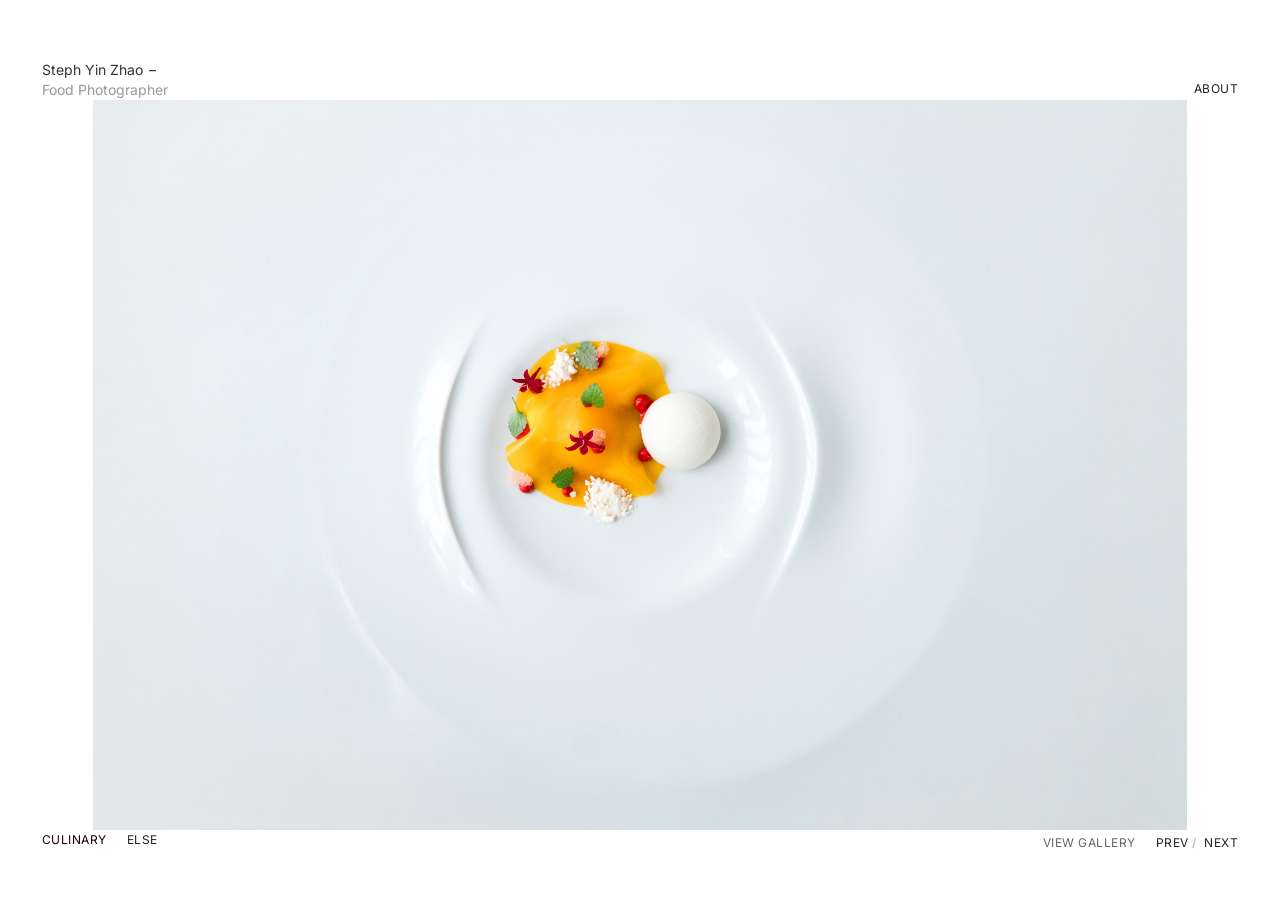
==== index.html @ 55a4d762 "Gallery tablet (800–1280): orientation-aware image sizing Tag each slide landscape/portrait in JS; i" ====
<!DOCTYPE html>
<html lang="en">
<head>
<meta charset="utf-8">
<title>steph.photo</title>
<meta name="viewport" content="width=device-width, initial-scale=1">
<link rel="icon" href="favicon.svg" type="image/svg+xml">
<!-- Proxima Nova: paste your Adobe Fonts embed here -->
<link rel="stylesheet" href="css/site.css?v=7">
</head>
<body class="gallery-page">
<div id="canvas">
  <header id="header">
    <div id="logo">
      <h1 class="site-title"><a href="index.html"><span class="wm-name">Steph Yin Zhao</span> <span class="wm-dash">–</span> <span class="wm-role">Food Photographer</span></a></h1>
    </div>
    <input type="checkbox" id="menu-toggle" class="menu-toggle" aria-label="Toggle menu">
    <label for="menu-toggle" id="mobileMenuLink">Menu</label>
    <nav id="mobileNav" aria-label="Menu">
      <a href="graphs-food/">culinary</a>
      <a href="graphs-this-too/">else</a>
      <a href="about/">about</a>
    </nav>
    <nav id="mainNavigation" aria-label="Galleries"><a href="graphs-food/" class="active-link">culinary</a><a href="graphs-this-too/">else</a></nav>
    <nav id="secondaryNavigation" aria-label="Secondary"><a href="about/">about</a></nav>
  </header>
  <main id="page">
    <div id="galleryWrapper">
      <div id="slideshowWrapper">
        <div id="slideshow">
      <div class="slide"><img src="assets/culinary/00-image.jpg" alt="image.jpg"></div>
      <div class="slide"><img src="assets/culinary/01-20190830-IMG_9976.jpg" alt="20190830-IMG_9976.jpg"></div>
      <div class="slide"><img src="assets/culinary/02-IMG_0276.jpg" alt="IMG_0276.jpg"></div>
      <div class="slide"><img data-src="assets/culinary/03-IMG_0256.jpg" alt="IMG_0256.jpg"></div>
      <div class="slide"><img data-src="assets/culinary/04-TemporisTruffles-10.jpg" alt="TemporisTruffles-10.jpg"></div>
      <div class="slide"><img data-src="assets/culinary/05-20180816-IMG_0549.jpg" alt="20180816-IMG_0549.jpg"></div>
      <div class="slide"><img data-src="assets/culinary/06-20190815-IMG_9497.jpg" alt="20190815-IMG_9497.jpg"></div>
      <div class="slide"><img data-src="assets/culinary/07-20190523-_DSC8091-1.jpg" alt="20190523-_DSC8091-1.jpg"></div>
      <div class="slide"><img data-src="assets/culinary/08-20190228-_DSC9189.jpg" alt="20190228-_DSC9189.jpg"></div>
      <div class="slide"><img data-src="assets/culinary/09-20190815-IMG_9589.jpg" alt="20190815-IMG_9589.jpg"></div>
      <div class="slide"><img data-src="assets/culinary/10-20190703-_DSC8397.jpg" alt="20190703-_DSC8397.jpg"></div>
      <div class="slide"><img data-src="assets/culinary/11-20190711-IMG_9273.jpg" alt="20190711-IMG_9273.jpg"></div>
      <div class="slide"><img data-src="assets/culinary/12-20190711-_DSC8636.jpg" alt="20190711-_DSC8636.jpg"></div>
      <div class="slide"><img data-src="assets/culinary/13-20190815-IMG_9484.jpg" alt="20190815-IMG_9484.jpg"></div>
      <div class="slide"><img data-src="assets/culinary/14-IMG_0009-2.jpg" alt="IMG_0009-2.jpg"></div>
      <div class="slide"><img data-src="assets/culinary/15-20171005-IMG_9575-1.jpg" alt="20171005-IMG_9575-1.jpg"></div>
      <div class="slide"><img data-src="assets/culinary/16-20171005-IMG_9577-2.jpg" alt="20171005-IMG_9577-2.jpg"></div>
      <div class="slide"><img data-src="assets/culinary/17-20190329-_DSC9744.jpg" alt="20190329-_DSC9744.jpg"></div>
      <div class="slide"><img data-src="assets/culinary/18-20171005-IMG_9533.jpg" alt="20171005-IMG_9533.jpg"></div>
      <div class="slide"><img data-src="assets/culinary/19-20171005-IMG_9540-1.jpg" alt="20171005-IMG_9540-1.jpg"></div>
      <div class="slide"><img data-src="assets/culinary/20-20171005-IMG_9518.jpg" alt="20171005-IMG_9518.jpg"></div>
      <div class="slide"><img data-src="assets/culinary/21-Caviar2.jpg" alt="Caviar2.jpg"></div>
      <div class="slide"><img data-src="assets/culinary/22-Caviar4.jpg" alt="Caviar4.jpg"></div>
      <div class="slide"><img data-src="assets/culinary/23-Uni5.jpg" alt="Uni5.jpg"></div>
      <div class="slide"><img data-src="assets/culinary/24-Uni3.jpg" alt="Uni3.jpg"></div>
      <div class="slide"><img data-src="assets/culinary/25-TemporisFav-22.jpg" alt="TemporisFav-22.jpg"></div>
      <div class="slide"><img data-src="assets/culinary/26-Copy-of-TemporisFav-24-1.jpg" alt="Copy-of-TemporisFav-24-1.jpg"></div>
      <div class="slide"><img data-src="assets/culinary/27-TemporisFav-39-1.jpg" alt="TemporisFav-39-1.jpg"></div>
      <div class="slide"><img data-src="assets/culinary/28-TemporisFav-30-1.jpg" alt="TemporisFav-30-1.jpg"></div>
      <div class="slide"><img data-src="assets/culinary/29-_DSC9399.jpg" alt="_DSC9399.jpg"></div>
      <div class="slide"><img data-src="assets/culinary/30-20190512-_DSC0030.jpg" alt="20190512-_DSC0030.jpg"></div>
      <div class="slide"><img data-src="assets/culinary/31-20181123-_DSC7887.jpg" alt="20181123-_DSC7887.jpg"></div>
      <div class="slide"><img data-src="assets/culinary/32-20171005-IMG_9681.jpg" alt="20171005-IMG_9681.jpg"></div>
      <div class="slide"><img data-src="assets/culinary/33-20171005-IMG_9684-2.jpg" alt="20171005-IMG_9684-2.jpg"></div>
      <div class="slide"><img data-src="assets/culinary/34-20190830-IMG_9940.jpg" alt="20190830-IMG_9940.jpg"></div>
      <div class="slide"><img data-src="assets/culinary/35-20190711-_DSC8578.jpg" alt="20190711-_DSC8578.jpg"></div>
      <div class="slide"><img data-src="assets/culinary/36-20190711-_DSC8547.jpg" alt="20190711-_DSC8547.jpg"></div>
      <div class="slide"><img data-src="assets/culinary/38-20190703-_DSC8378.jpg" alt="20190703-_DSC8378.jpg"></div>
      <div class="slide"><img data-src="assets/culinary/37-IMG_0250.jpg" alt="IMG_0250.jpg"></div>
        </div>
        <div class="overlay-controls left-control"></div>
        <div class="overlay-controls center-control thumbnail-toggle" title="view thumbnails"></div>
        <div class="overlay-controls right-control"></div>
      </div>
      <div class="meta">
        <div class="gallery-controls" id="simpleControls"><span class="control prev-slide">prev</span> / <span class="control next-slide">next</span></div>
        <div class="thumbnail-toggle">view gallery</div>
      </div>
      <div id="thumbnails">
        <div class="thumb-col">
          <div class="thumb" data-slide="0"><img src="assets/culinary/00-image.jpg" loading="lazy" alt="image.jpg"></div>
          <div class="thumb" data-slide="3"><img src="assets/culinary/03-IMG_0256.jpg" loading="lazy" alt="IMG_0256.jpg"></div>
          <div class="thumb" data-slide="6"><img src="assets/culinary/06-20190815-IMG_9497.jpg" loading="lazy" alt="20190815-IMG_9497.jpg"></div>
          <div class="thumb" data-slide="9"><img src="assets/culinary/09-20190815-IMG_9589.jpg" loading="lazy" alt="20190815-IMG_9589.jpg"></div>
          <div class="thumb" data-slide="12"><img src="assets/culinary/12-20190711-_DSC8636.jpg" loading="lazy" alt="20190711-_DSC8636.jpg"></div>
          <div class="thumb" data-slide="15"><img src="assets/culinary/15-20171005-IMG_9575-1.jpg" loading="lazy" alt="20171005-IMG_9575-1.jpg"></div>
          <div class="thumb" data-slide="18"><img src="assets/culinary/18-20171005-IMG_9533.jpg" loading="lazy" alt="20171005-IMG_9533.jpg"></div>
          <div class="thumb" data-slide="21"><img src="assets/culinary/21-Caviar2.jpg" loading="lazy" alt="Caviar2.jpg"></div>
          <div class="thumb" data-slide="24"><img src="assets/culinary/24-Uni3.jpg" loading="lazy" alt="Uni3.jpg"></div>
          <div class="thumb" data-slide="27"><img src="assets/culinary/27-TemporisFav-39-1.jpg" loading="lazy" alt="TemporisFav-39-1.jpg"></div>
          <div class="thumb" data-slide="30"><img src="assets/culinary/30-20190512-_DSC0030.jpg" loading="lazy" alt="20190512-_DSC0030.jpg"></div>
          <div class="thumb" data-slide="33"><img src="assets/culinary/33-20171005-IMG_9684-2.jpg" loading="lazy" alt="20171005-IMG_9684-2.jpg"></div>
          <div class="thumb" data-slide="36"><img src="assets/culinary/36-20190711-_DSC8547.jpg" loading="lazy" alt="20190711-_DSC8547.jpg"></div>
        </div>
        <div class="thumb-col">
          <div class="thumb" data-slide="1"><img src="assets/culinary/01-20190830-IMG_9976.jpg" loading="lazy" alt="20190830-IMG_9976.jpg"></div>
          <div class="thumb" data-slide="4"><img src="assets/culinary/04-TemporisTruffles-10.jpg" loading="lazy" alt="TemporisTruffles-10.jpg"></div>
          <div class="thumb" data-slide="7"><img src="assets/culinary/07-20190523-_DSC8091-1.jpg" loading="lazy" alt="20190523-_DSC8091-1.jpg"></div>
          <div class="thumb" data-slide="10"><img src="assets/culinary/10-20190703-_DSC8397.jpg" loading="lazy" alt="20190703-_DSC8397.jpg"></div>
          <div class="thumb" data-slide="13"><img src="assets/culinary/13-20190815-IMG_9484.jpg" loading="lazy" alt="20190815-IMG_9484.jpg"></div>
          <div class="thumb" data-slide="16"><img src="assets/culinary/16-20171005-IMG_9577-2.jpg" loading="lazy" alt="20171005-IMG_9577-2.jpg"></div>
          <div class="thumb" data-slide="19"><img src="assets/culinary/19-20171005-IMG_9540-1.jpg" loading="lazy" alt="20171005-IMG_9540-1.jpg"></div>
          <div class="thumb" data-slide="22"><img src="assets/culinary/22-Caviar4.jpg" loading="lazy" alt="Caviar4.jpg"></div>
          <div class="thumb" data-slide="25"><img src="assets/culinary/25-TemporisFav-22.jpg" loading="lazy" alt="TemporisFav-22.jpg"></div>
          <div class="thumb" data-slide="28"><img src="assets/culinary/28-TemporisFav-30-1.jpg" loading="lazy" alt="TemporisFav-30-1.jpg"></div>
          <div class="thumb" data-slide="31"><img src="assets/culinary/31-20181123-_DSC7887.jpg" loading="lazy" alt="20181123-_DSC7887.jpg"></div>
          <div class="thumb" data-slide="34"><img src="assets/culinary/34-20190830-IMG_9940.jpg" loading="lazy" alt="20190830-IMG_9940.jpg"></div>
          <div class="thumb" data-slide="37"><img src="assets/culinary/38-20190703-_DSC8378.jpg" loading="lazy" alt="20190703-_DSC8378.jpg"></div>
        </div>
        <div class="thumb-col">
          <div class="thumb" data-slide="2"><img src="assets/culinary/02-IMG_0276.jpg" loading="lazy" alt="IMG_0276.jpg"></div>
          <div class="thumb" data-slide="5"><img src="assets/culinary/05-20180816-IMG_0549.jpg" loading="lazy" alt="20180816-IMG_0549.jpg"></div>
          <div class="thumb" data-slide="8"><img src="assets/culinary/08-20190228-_DSC9189.jpg" loading="lazy" alt="20190228-_DSC9189.jpg"></div>
          <div class="thumb" data-slide="11"><img src="assets/culinary/11-20190711-IMG_9273.jpg" loading="lazy" alt="20190711-IMG_9273.jpg"></div>
          <div class="thumb" data-slide="14"><img src="assets/culinary/14-IMG_0009-2.jpg" loading="lazy" alt="IMG_0009-2.jpg"></div>
          <div class="thumb" data-slide="17"><img src="assets/culinary/17-20190329-_DSC9744.jpg" loading="lazy" alt="20190329-_DSC9744.jpg"></div>
          <div class="thumb" data-slide="20"><img src="assets/culinary/20-20171005-IMG_9518.jpg" loading="lazy" alt="20171005-IMG_9518.jpg"></div>
          <div class="thumb" data-slide="23"><img src="assets/culinary/23-Uni5.jpg" loading="lazy" alt="Uni5.jpg"></div>
          <div class="thumb" data-slide="26"><img src="assets/culinary/26-Copy-of-TemporisFav-24-1.jpg" loading="lazy" alt="Copy-of-TemporisFav-24-1.jpg"></div>
          <div class="thumb" data-slide="29"><img src="assets/culinary/29-_DSC9399.jpg" loading="lazy" alt="_DSC9399.jpg"></div>
          <div class="thumb" data-slide="32"><img src="assets/culinary/32-20171005-IMG_9681.jpg" loading="lazy" alt="20171005-IMG_9681.jpg"></div>
          <div class="thumb" data-slide="35"><img src="assets/culinary/35-20190711-_DSC8578.jpg" loading="lazy" alt="20190711-_DSC8578.jpg"></div>
          <div class="thumb" data-slide="38"><img src="assets/culinary/37-IMG_0250.jpg" loading="lazy" alt="IMG_0250.jpg"></div>
        </div>
      </div>
    </div>
  </main>
</div>
<script src="js/gallery.js?v=5"></script>
</body>
</html>
---- css/site.css ----
/* steph.photo — rebuild of the Wells (Squarespace 7.0) portfolio
   All values extracted from the original compiled site.css and verified
   against the cascade — see reference/rebuild-spec.md */

/* Type: Inter — the standard free substitute for the original's Proxima Nova.
   Loaded from Google Fonts. To self-host later: drop the woff2s in
   assets/fonts/ and swap this @import for an @font-face block. */
@import url('https://fonts.googleapis.com/css2?family=Inter:wght@400;500;700&display=swap');

* { box-sizing: border-box; }

body {
  margin: 0;
  background-color: #fff;
  color: #666;
  font-family: "Inter", "Helvetica Neue", Helvetica, Arial, sans-serif;
  -webkit-font-smoothing: antialiased;
  -moz-osx-font-smoothing: grayscale;
  text-rendering: optimizeLegibility;
  font-feature-settings: "calt" 1;
  font-weight: 400;
  font-size: 14px;
  line-height: 1.6em;
  letter-spacing: normal;
}

a { color: #666; text-decoration: none; }

#canvas {
  padding: 60px 42px; /* top 60, sides 42 — matching steph.design */
  position: relative;
  min-height: 100vh;
  min-width: 900px;
}

/* cap text pages for line readability; gallery pages fill the viewport like the demo */
body.text-page #canvas { max-width: 1233px; }

/* ---- sidebar (Wells #headerWrapper: fixed, 180px wide at 50,50) ---- */

#header {
  position: fixed;
  top: 60px;
  left: 42px;
  width: 180px;
  z-index: 999;
}

#logo { margin-bottom: 30px; }

/* name–role wordmark, matching steph.design: Inter 14/20, regular weight,
   name #333, role #999, en-dash divider */
#logo .site-title {
  margin: 0;
  font-size: 14px;
  font-weight: 400;
  line-height: 20px;
  letter-spacing: normal;
}

#logo .site-title a { color: #333; display: inline-flex; flex-wrap: wrap; column-gap: 6px; align-items: baseline; } /* 6px around the dash, matching steph.design's .link gap */
#logo .wm-role { color: #999; }
/* narrow sidebar: keep each phrase intact so it breaks between name and role, not mid-phrase */
#logo .wm-name, #logo .wm-role { white-space: nowrap; }

#header nav + nav { margin-top: 20px; }
#header nav a { display: block; padding: .2em 0; }

#mainNavigation {
  position: fixed;
  left: 42px;
  bottom: 80px; /* 30px above ABOUT (50px) — uniform rhythm */
  z-index: 999;
  display: flex;
  flex-direction: column;
  gap: 10.8px; /* even rhythm: 30px baseline-to-baseline between CULINARY/ELSE/ABOUT (30 − 19.2px line box) */
  font-size: 12px;
}
#mainNavigation a { color: #222; text-transform: uppercase; letter-spacing: .04em; line-height: 1.2em; padding: 0; }
body.gallery-page #mainNavigation { bottom: 170px; } /* 30px above ABOUT (140px) on gallery pages */
body.view-thumbs #mainNavigation { bottom: 80px; }

/* "about" lives in the bottom-left controls cluster, styled like PREV / NEXT */
#secondaryNavigation {
  position: fixed;
  left: 42px;
  bottom: 50px;
  z-index: 999;
  font-size: 12px;
}
#secondaryNavigation a { color: #222; text-transform: uppercase; letter-spacing: .04em; line-height: 1.2em; }
/* on gallery pages, lift "about" above the PREV/NEXT + SHOW THUMBNAILS controls, with breathing room */
body.gallery-page #secondaryNavigation { bottom: 140px; }
/* thumbnail view has no controls, so ABOUT drops back to the bottom instead of floating mid-air */
body.view-thumbs #secondaryNavigation { bottom: 50px; }

#header nav a:hover,
#header nav a.active-link { color: #1a0000; }

/* mobile menu (Wells-style) — hidden on desktop, revealed below 800px */
.menu-toggle, #mobileMenuLink, #mobileNav { display: none; }

/* ---- content area, offset past the sidebar ---- */

#page {
  margin-left: 250px;
  position: relative;
}

/* text pages */
.main-content { max-width: 640px; }
.main-content img { max-width: 100%; height: auto; }
/* about: copy floats to the right of the page with generous left whitespace */
body.text-page .main-content { max-width: 522px; margin-left: auto; } /* tuned: archive stays one line, press list breaks before "Modern" */
.nowrap { white-space: nowrap; }
/* across all desktop widths, vertically center the about content in the viewport */
@media (min-width: 801px) {
  body.text-page #page {
    min-height: calc(100vh - 120px);
    display: flex;
    flex-direction: column;
    justify-content: center;
  }
}

/* blog: right sidebar (blog-sidebar-right, #sidebarWrapper 200px) */
body.blog-page .main-content { max-width: none; margin-right: 250px; }
#blogSidebar { position: absolute; top: 0; right: 0; width: 200px; }
#blogSidebar h1 { font-size: 16px; font-weight: 700; color: #222; margin: 0 0 .5em; }

/* ---- gallery: slideshow fills the viewport, sidebar floats over it ----
   Original mechanism: #galleryWrapper escapes the page flow;
   #slideshowWrapper carves the image area with margins
   (65px all round, 280px left = 50 canvas + 180 sidebar + 50 gap). */

body.gallery-page { overflow: hidden; }

#galleryWrapper { position: fixed; top: 0; left: 0; width: 100%; height: 100%; }

#slideshowWrapper {
  position: relative;
  height: 100%;
  margin: 60px 65px 65px 272px; /* top 60 aligns with sidebar; left clears the 42px inset + sidebar */
}

#slideshow { position: absolute; top: 0; left: 0; width: 100%; height: 100%; }

#slideshow .slide {
  position: absolute;
  top: 0; left: 0; width: 100%; height: 100%;
  display: none;
  align-items: center;
  justify-content: center;
}

#slideshow .slide.active { display: flex; }

#slideshow .slide img {
  width: 100%;
  height: 100%;
  object-fit: contain;
  display: block;
}

/* slideshowWrapper has margins, so its 100% height overflows; contain it */
#slideshowWrapper { height: calc(100% - 125px); }

/* invisible click zones — verbatim Wells behavior */
.overlay-controls { position: absolute; top: 0; height: 100%; z-index: 998; }
.overlay-controls.left-control  { left: 0;   width: 40%; cursor: url('../assets/cursors/arrow-left.svg') 10 10, w-resize; }
.overlay-controls.center-control{ left: 40%; width: 20%; cursor: url('../assets/cursors/arrow-up.svg') 10 10, n-resize; }
.overlay-controls.right-control { left: 60%; width: 40%; cursor: url('../assets/cursors/arrow-right.svg') 10 10, e-resize; }

/* controls sit under the sidebar, always visible (original .meta) */
.meta {
  position: fixed;
  left: 42px;
  bottom: 65px; /* bottom of VIEW GALLERY aligns with the image bottom (65px margin) */
  width: 180px;
  z-index: 999;
  display: flex;
  flex-direction: column;
  gap: 10px;
}

.thumbnail-toggle {
  font-size: 12px;
  line-height: 1.2em;
  text-transform: uppercase;
  letter-spacing: .04em;
  color: #666;
  cursor: pointer;
}

.gallery-controls {
  font-size: 12px;
  text-transform: uppercase;
  font-weight: 400;
  letter-spacing: .04em;
  line-height: 1.2em;
  color: #aaa;
}

/* no left padding on the first control, so PREV aligns flush-left with SHOW THUMBNAILS */
.gallery-controls .control { cursor: pointer; color: #222; }
.gallery-controls .control.next-slide { padding-left: 4px; }

/* ---- gallery: tablet reflow (800–1280) — controls move to the four corners,
   the image centers between them instead of sitting beside a left sidebar ---- */
@media (min-width: 801px) and (max-width: 1280px) {
  /* drop the 900px desktop floor so the canvas matches the viewport in this range */
  body.gallery-page #canvas { min-width: 0; }
  /* ABOUT to the top-right, level with the wordmark */
  body.gallery-page #secondaryNavigation { top: 60px; right: 42px; left: auto; bottom: auto; }
  /* CULINARY / ELSE to the bottom-left, side by side */
  body.gallery-page #mainNavigation { left: 42px; bottom: 50px; top: auto; flex-direction: row; gap: 20px; }
  /* VIEW GALLERY + PREV / NEXT to the bottom-right (row-reverse keeps VIEW GALLERY on the left) */
  body.gallery-page .meta {
    left: auto; right: 42px; bottom: 50px; width: auto;
    flex-direction: row-reverse; gap: 20px; align-items: baseline;
  }
  /* image area spans between the corner text clusters (42px = the text inset) */
  body.gallery-page #slideshowWrapper { margin: 100px 42px 70px; height: calc(100% - 170px); }
  /* landscape: left/right edges meet the text margins; portrait: 30px gap to the top/bottom text.
     object-fit:contain is the safety net — if a shape can't honor its rule without overflowing,
     it shrinks to fit (centered, never distorted) rather than overlapping the text. */
  body.gallery-page #slideshow .slide.is-landscape img { width: 100%; height: auto; max-height: 100%; object-fit: contain; }
  body.gallery-page #slideshow .slide.is-portrait  img { height: calc(100% - 60px); width: auto; max-width: 100%; object-fit: contain; }
  /* thumbnail grid: no left sidebar in this range, so span the width and clear the corners */
  body.gallery-page #page { margin-left: 0; }
  body.view-thumbs #thumbnails { margin: 100px 42px 80px; }
}

/* ---- gallery: thumbnail view (300px thumbs, JS masonry like the original) ---- */

/* 3-column masonry: round-robin flex columns keep left-to-right reading order
   (img 0,1,2 across the first row, 3,4,5 the next), fill the width, and handle
   lazy-loaded variable-height images natively — no JS measuring. */
#thumbnails {
  --thumb-gap: max(10px, 1vw);
  display: none;
  margin: var(--thumb-gap);
  padding-bottom: 50px;
}
.thumb-col { flex: 1; min-width: 0; }

.thumb {
  margin: 0 0 var(--thumb-gap);
  cursor: pointer;
  background-color: rgba(175,175,175,.1);
}
.thumb img { width: 100%; display: block; }
.thumb img:hover { opacity: .9; }

body.view-thumbs { overflow: auto; }
body.view-thumbs #slideshowWrapper,
body.view-thumbs .meta { display: none; }
body.view-thumbs #thumbnails { display: flex; gap: var(--thumb-gap); align-items: flex-start; }
body.view-thumbs #galleryWrapper { position: static; }

/* ---- mobile: original stacks slides vertically, no slideshow ---- */

@media (max-width: 800px) {
  #canvas { padding: 0; min-width: 0; }
  #header { position: relative; top: 0; left: 0; width: auto; padding: 28px; }
  /* leave room at top-right for the Menu button so "Food Photographer" wraps instead of colliding */
  #logo { padding-right: 64px; }
  /* below 800px (Wells breakpoint): hide desktop nav, show the "Menu" toggle (top-right) + minimal drop-down panel */
  #mainNavigation, #secondaryNavigation { display: none; }
  #mobileMenuLink { display: inline-block; position: absolute; top: 28px; right: 28px; cursor: pointer; font-size: 14px; color: #666; }
  #mobileNav {
    display: block;
    max-height: 0;
    overflow: hidden;
    padding: 0;
    margin: 10px 0 0;
    transition: max-height .35s ease, padding .35s ease;
  }
  #menu-toggle:checked ~ #mobileNav { max-height: 220px; padding: .5em 0; }
  #mobileNav a { display: block; color: #666; font-size: 14px; font-weight: 400; line-height: 2.2em; }
  #page { margin-left: 0; padding: 28px; }
  body.gallery-page { overflow: auto; }
  body.gallery-page #page { padding: 0; }
  #galleryWrapper { position: static; }
  #slideshowWrapper { margin: 0; height: auto; }
  #slideshow { position: static; }
  #slideshow .slide {
    position: static;
    display: block;
    height: auto;
    margin-bottom: 20px;
  }
  #slideshow .slide img { width: 100%; height: auto; max-height: none; object-fit: fill; }
  .overlay-controls, .meta { display: none !important; }
  body.blog-page .main-content { margin-right: 0; }
  #blogSidebar { position: static; width: auto; margin-top: 40px; }
}

/* contact intentionally obscured — a row of x's frosted by a blur overlay, no address behind it */
.redact { position: relative; display: inline-block; margin-left: 26px; color: #000; user-select: none; }
.redact-blur {
  position: absolute;
  top: 0; bottom: 0;
  left: 50%;
  transform: translateX(-50%); /* fixed-width bar centered on the x's */
  width: 160px;
  backdrop-filter: blur(20px);
  -webkit-backdrop-filter: blur(20px);
}

/* portrait on a square grey panel; darken blend drops the photo's white studio bg into the grey.
   Subject fills the panel height and is bottom-anchored (body to the edge, grey above the head). */
.portrait {
  margin-top: 56px;
  width: 300px;
  max-width: 100%;
  aspect-ratio: 1 / 1;
  background: #efefef;
  overflow: hidden;
  display: flex;
  align-items: flex-end;
  justify-content: center;
}
.portrait img { display: block; height: 100%; width: auto; mix-blend-mode: darken; }

.entry-title { font-size: 18px; font-weight: normal; color: #222; line-height: 1.4em; margin-bottom: .25em; }
.entry-title a { color: #222; }
.entry-info { color: #aaa; font-size: 12px; margin-bottom: 2em; }
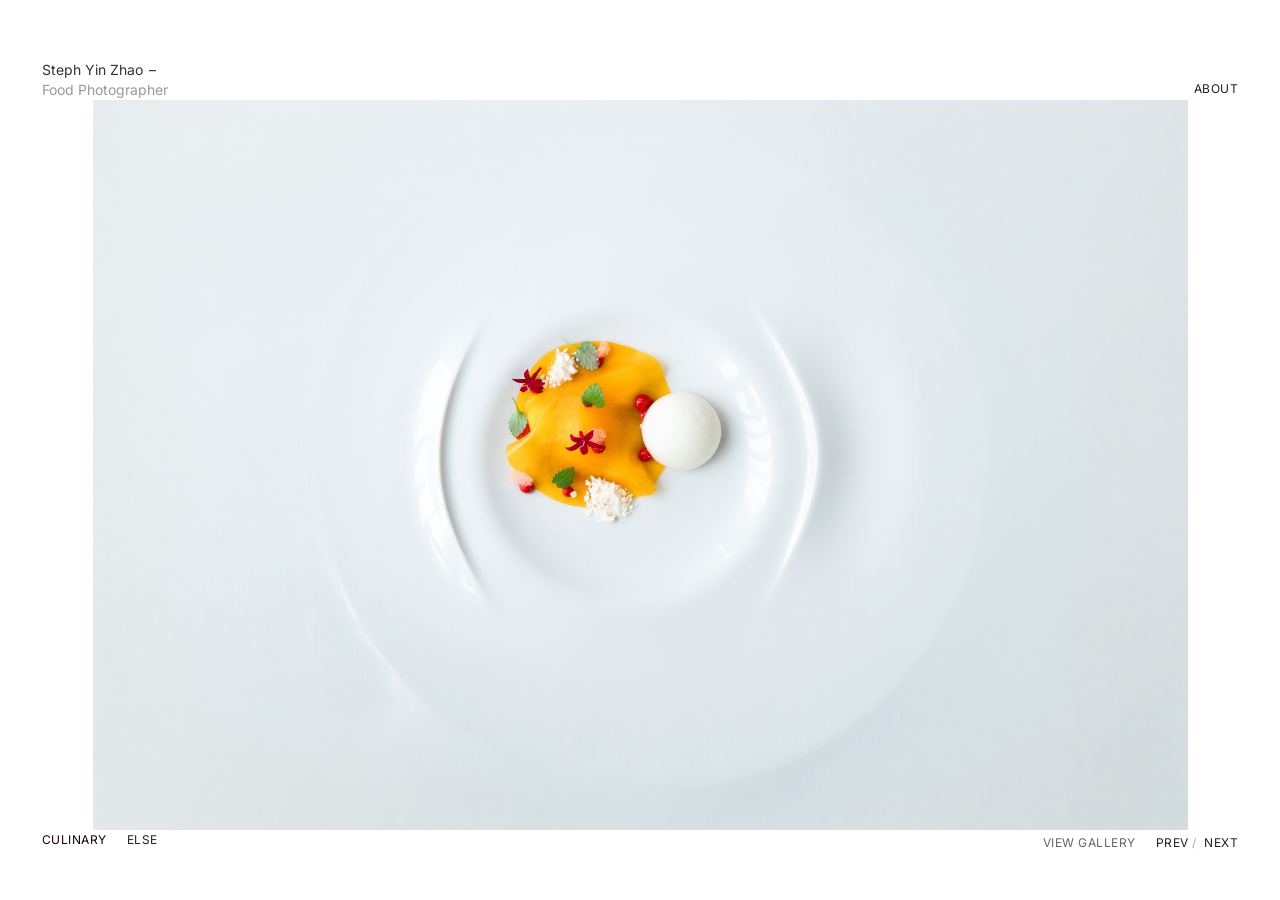
==== commit 68e815ca: "Standardize slideshow frames via fixed-ratio cover (non-destructive) Instead of cropping source file" ====
--- a/index.html
+++ b/index.html
@@ -6,7 +6,7 @@
 <meta name="viewport" content="width=device-width, initial-scale=1">
 <link rel="icon" href="favicon.svg" type="image/svg+xml">
 <!-- Proxima Nova: paste your Adobe Fonts embed here -->
-<link rel="stylesheet" href="css/site.css?v=7">
+<link rel="stylesheet" href="css/site.css?v=8">
 </head>
 <body class="gallery-page">
 <div id="canvas">
@@ -126,6 +126,6 @@
     </div>
   </main>
 </div>
-<script src="js/gallery.js?v=5"></script>
+<script src="js/gallery.js?v=6"></script>
 </body>
 </html>
--- a/css/site.css
+++ b/css/site.css
@@ -229,6 +229,20 @@
   /* thumbnail grid: no left sidebar in this range, so span the width and clear the corners */
   body.gallery-page #page { margin-left: 0; }
   body.view-thumbs #thumbnails { margin: 100px 42px 80px; }
+}
+
+/* ---- gallery: standardized display frames (non-destructive) ----
+   Tagged slides fill a fixed-ratio box via object-fit:cover, so the slideshow frame stays
+   uniform across near-identical ratios. The source files are never cropped — only the visible
+   area is clipped at display. Applies from the tablet breakpoint up (not the mobile stack).
+   Buckets are assigned in gallery.js: near-3:2 → 3:2, squarer landscape → 7:5. */
+@media (min-width: 801px) {
+  body.gallery-page #slideshow .slide.fill-32 img,
+  body.gallery-page #slideshow .slide.fill-75 img {
+    width: auto; height: auto; max-width: 100%; max-height: 100%; object-fit: cover;
+  }
+  body.gallery-page #slideshow .slide.fill-32 img { aspect-ratio: 3 / 2; }
+  body.gallery-page #slideshow .slide.fill-75 img { aspect-ratio: 7 / 5; }
 }
 
 /* ---- gallery: thumbnail view (300px thumbs, JS masonry like the original) ---- */
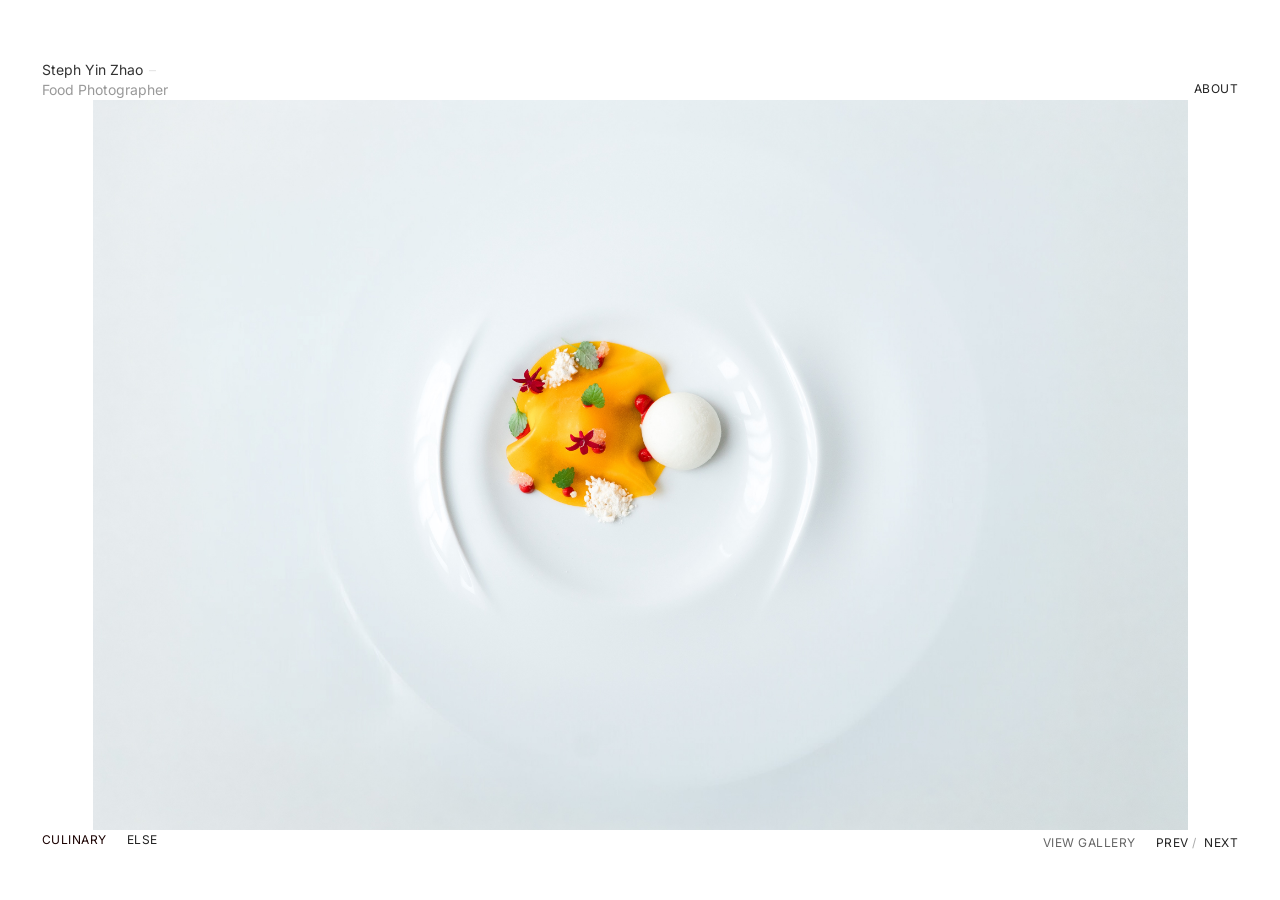
==== commit dc149e88: "Lighten wordmark dash to match steph.design (#e6e6e6) The name–role divider inherited #333 (dark); s" ====
--- a/index.html
+++ b/index.html
@@ -6,7 +6,7 @@
 <meta name="viewport" content="width=device-width, initial-scale=1">
 <link rel="icon" href="favicon.svg" type="image/svg+xml">
 <!-- Proxima Nova: paste your Adobe Fonts embed here -->
-<link rel="stylesheet" href="css/site.css?v=8">
+<link rel="stylesheet" href="css/site.css?v=9">
 </head>
 <body class="gallery-page">
 <div id="canvas">
--- a/css/site.css
+++ b/css/site.css
@@ -60,6 +60,7 @@
 
 #logo .site-title a { color: #333; display: inline-flex; flex-wrap: wrap; column-gap: 6px; align-items: baseline; } /* 6px around the dash, matching steph.design's .link gap */
 #logo .wm-role { color: #999; }
+#logo .wm-dash { color: #e6e6e6; } /* light divider, matching steph.design's .nav-divider */
 /* narrow sidebar: keep each phrase intact so it breaks between name and role, not mid-phrase */
 #logo .wm-name, #logo .wm-role { white-space: nowrap; }
 
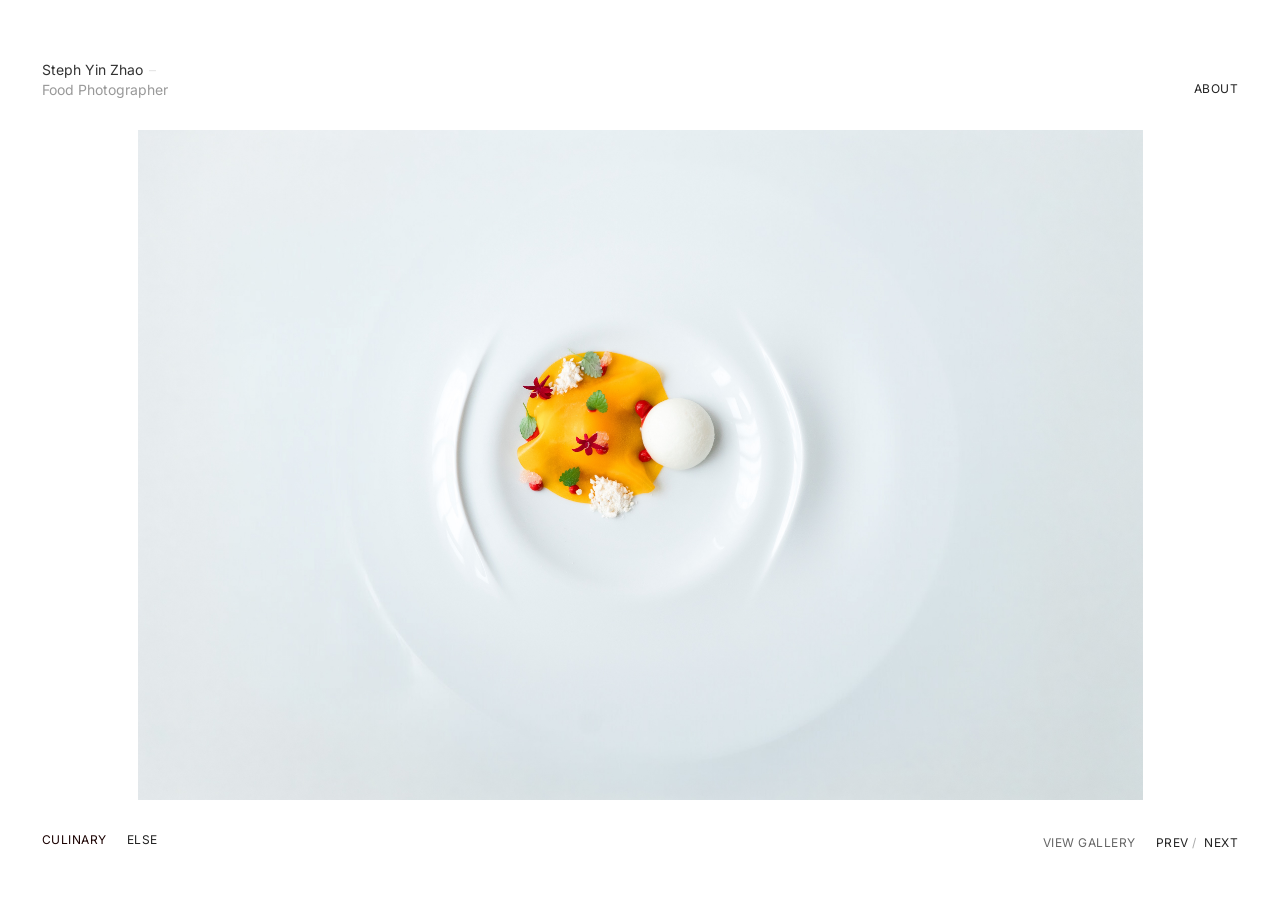
==== commit 8ee41efe: "Gallery tablet: bake 30px gap above/below the image At widths where a landscape filled the band vert" ====
--- a/index.html
+++ b/index.html
@@ -6,7 +6,7 @@
 <meta name="viewport" content="width=device-width, initial-scale=1">
 <link rel="icon" href="favicon.svg" type="image/svg+xml">
 <!-- Proxima Nova: paste your Adobe Fonts embed here -->
-<link rel="stylesheet" href="css/site.css?v=9">
+<link rel="stylesheet" href="css/site.css?v=10">
 </head>
 <body class="gallery-page">
 <div id="canvas">
--- a/css/site.css
+++ b/css/site.css
@@ -220,13 +220,16 @@
     left: auto; right: 42px; bottom: 50px; width: auto;
     flex-direction: row-reverse; gap: 20px; align-items: baseline;
   }
-  /* image area spans between the corner text clusters (42px = the text inset) */
-  body.gallery-page #slideshowWrapper { margin: 100px 42px 70px; height: calc(100% - 170px); }
-  /* landscape: left/right edges meet the text margins; portrait: 30px gap to the top/bottom text.
+  /* image area spans between the corner text clusters: 42px sides (text inset),
+     and a 30px gap baked into the top/bottom so no image ever touches the wordmark or
+     the bottom controls — even when it fills the band vertically.
+     top 130 = wordmark bottom (~100) + 30; bottom 100 = controls top (~70) + 30 */
+  body.gallery-page #slideshowWrapper { margin: 130px 42px 100px; height: calc(100% - 230px); }
+  /* landscape: left/right edges meet the text margins; portrait: fills the (already-inset) band.
      object-fit:contain is the safety net — if a shape can't honor its rule without overflowing,
-     it shrinks to fit (centered, never distorted) rather than overlapping the text. */
+     it shrinks to fit (centered, never distorted). */
   body.gallery-page #slideshow .slide.is-landscape img { width: 100%; height: auto; max-height: 100%; object-fit: contain; }
-  body.gallery-page #slideshow .slide.is-portrait  img { height: calc(100% - 60px); width: auto; max-width: 100%; object-fit: contain; }
+  body.gallery-page #slideshow .slide.is-portrait  img { height: 100%; width: auto; max-width: 100%; object-fit: contain; }
   /* thumbnail grid: no left sidebar in this range, so span the width and clear the corners */
   body.gallery-page #page { margin-left: 0; }
   body.view-thumbs #thumbnails { margin: 100px 42px 80px; }
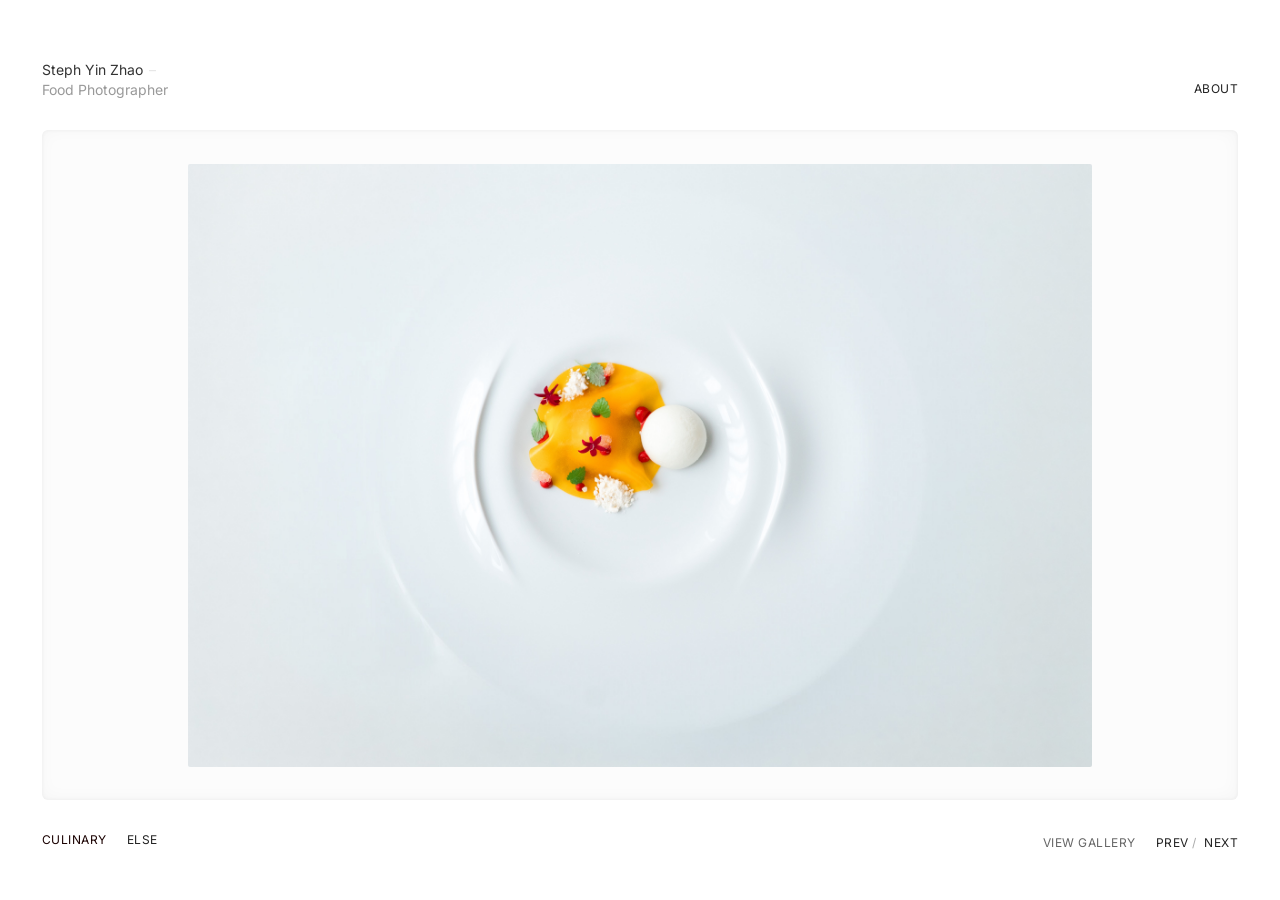
==== commit cd7f8fc9: "Gallery: frame the photo in a near-white panel - #slideshowWrapper becomes the frame: 20px off the v" ====
--- a/index.html
+++ b/index.html
@@ -6,7 +6,7 @@
 <meta name="viewport" content="width=device-width, initial-scale=1">
 <link rel="icon" href="favicon.svg" type="image/svg+xml">
 <!-- Proxima Nova: paste your Adobe Fonts embed here -->
-<link rel="stylesheet" href="css/site.css?v=10">
+<link rel="stylesheet" href="css/site.css?v=17">
 </head>
 <body class="gallery-page">
 <div id="canvas">
@@ -35,13 +35,13 @@
       <div class="slide"><img data-src="assets/culinary/04-TemporisTruffles-10.jpg" alt="TemporisTruffles-10.jpg"></div>
       <div class="slide"><img data-src="assets/culinary/05-20180816-IMG_0549.jpg" alt="20180816-IMG_0549.jpg"></div>
       <div class="slide"><img data-src="assets/culinary/06-20190815-IMG_9497.jpg" alt="20190815-IMG_9497.jpg"></div>
+      <div class="slide"><img data-src="assets/culinary/13-20190815-IMG_9484.jpg" alt="20190815-IMG_9484.jpg"></div>
       <div class="slide"><img data-src="assets/culinary/07-20190523-_DSC8091-1.jpg" alt="20190523-_DSC8091-1.jpg"></div>
       <div class="slide"><img data-src="assets/culinary/08-20190228-_DSC9189.jpg" alt="20190228-_DSC9189.jpg"></div>
       <div class="slide"><img data-src="assets/culinary/09-20190815-IMG_9589.jpg" alt="20190815-IMG_9589.jpg"></div>
       <div class="slide"><img data-src="assets/culinary/10-20190703-_DSC8397.jpg" alt="20190703-_DSC8397.jpg"></div>
       <div class="slide"><img data-src="assets/culinary/11-20190711-IMG_9273.jpg" alt="20190711-IMG_9273.jpg"></div>
       <div class="slide"><img data-src="assets/culinary/12-20190711-_DSC8636.jpg" alt="20190711-_DSC8636.jpg"></div>
-      <div class="slide"><img data-src="assets/culinary/13-20190815-IMG_9484.jpg" alt="20190815-IMG_9484.jpg"></div>
       <div class="slide"><img data-src="assets/culinary/14-IMG_0009-2.jpg" alt="IMG_0009-2.jpg"></div>
       <div class="slide"><img data-src="assets/culinary/15-20171005-IMG_9575-1.jpg" alt="20171005-IMG_9575-1.jpg"></div>
       <div class="slide"><img data-src="assets/culinary/16-20171005-IMG_9577-2.jpg" alt="20171005-IMG_9577-2.jpg"></div>
@@ -60,11 +60,8 @@
       <div class="slide"><img data-src="assets/culinary/29-_DSC9399.jpg" alt="_DSC9399.jpg"></div>
       <div class="slide"><img data-src="assets/culinary/30-20190512-_DSC0030.jpg" alt="20190512-_DSC0030.jpg"></div>
       <div class="slide"><img data-src="assets/culinary/31-20181123-_DSC7887.jpg" alt="20181123-_DSC7887.jpg"></div>
-      <div class="slide"><img data-src="assets/culinary/32-20171005-IMG_9681.jpg" alt="20171005-IMG_9681.jpg"></div>
       <div class="slide"><img data-src="assets/culinary/33-20171005-IMG_9684-2.jpg" alt="20171005-IMG_9684-2.jpg"></div>
       <div class="slide"><img data-src="assets/culinary/34-20190830-IMG_9940.jpg" alt="20190830-IMG_9940.jpg"></div>
-      <div class="slide"><img data-src="assets/culinary/35-20190711-_DSC8578.jpg" alt="20190711-_DSC8578.jpg"></div>
-      <div class="slide"><img data-src="assets/culinary/36-20190711-_DSC8547.jpg" alt="20190711-_DSC8547.jpg"></div>
       <div class="slide"><img data-src="assets/culinary/38-20190703-_DSC8378.jpg" alt="20190703-_DSC8378.jpg"></div>
       <div class="slide"><img data-src="assets/culinary/37-IMG_0250.jpg" alt="IMG_0250.jpg"></div>
         </div>
@@ -81,51 +78,48 @@
           <div class="thumb" data-slide="0"><img src="assets/culinary/00-image.jpg" loading="lazy" alt="image.jpg"></div>
           <div class="thumb" data-slide="3"><img src="assets/culinary/03-IMG_0256.jpg" loading="lazy" alt="IMG_0256.jpg"></div>
           <div class="thumb" data-slide="6"><img src="assets/culinary/06-20190815-IMG_9497.jpg" loading="lazy" alt="20190815-IMG_9497.jpg"></div>
-          <div class="thumb" data-slide="9"><img src="assets/culinary/09-20190815-IMG_9589.jpg" loading="lazy" alt="20190815-IMG_9589.jpg"></div>
-          <div class="thumb" data-slide="12"><img src="assets/culinary/12-20190711-_DSC8636.jpg" loading="lazy" alt="20190711-_DSC8636.jpg"></div>
+          <div class="thumb" data-slide="9"><img src="assets/culinary/08-20190228-_DSC9189.jpg" loading="lazy" alt="20190228-_DSC9189.jpg"></div>
+          <div class="thumb" data-slide="12"><img src="assets/culinary/11-20190711-IMG_9273.jpg" loading="lazy" alt="20190711-IMG_9273.jpg"></div>
           <div class="thumb" data-slide="15"><img src="assets/culinary/15-20171005-IMG_9575-1.jpg" loading="lazy" alt="20171005-IMG_9575-1.jpg"></div>
           <div class="thumb" data-slide="18"><img src="assets/culinary/18-20171005-IMG_9533.jpg" loading="lazy" alt="20171005-IMG_9533.jpg"></div>
           <div class="thumb" data-slide="21"><img src="assets/culinary/21-Caviar2.jpg" loading="lazy" alt="Caviar2.jpg"></div>
           <div class="thumb" data-slide="24"><img src="assets/culinary/24-Uni3.jpg" loading="lazy" alt="Uni3.jpg"></div>
           <div class="thumb" data-slide="27"><img src="assets/culinary/27-TemporisFav-39-1.jpg" loading="lazy" alt="TemporisFav-39-1.jpg"></div>
           <div class="thumb" data-slide="30"><img src="assets/culinary/30-20190512-_DSC0030.jpg" loading="lazy" alt="20190512-_DSC0030.jpg"></div>
-          <div class="thumb" data-slide="33"><img src="assets/culinary/33-20171005-IMG_9684-2.jpg" loading="lazy" alt="20171005-IMG_9684-2.jpg"></div>
-          <div class="thumb" data-slide="36"><img src="assets/culinary/36-20190711-_DSC8547.jpg" loading="lazy" alt="20190711-_DSC8547.jpg"></div>
+          <div class="thumb" data-slide="33"><img src="assets/culinary/34-20190830-IMG_9940.jpg" loading="lazy" alt="20190830-IMG_9940.jpg"></div>
         </div>
         <div class="thumb-col">
           <div class="thumb" data-slide="1"><img src="assets/culinary/01-20190830-IMG_9976.jpg" loading="lazy" alt="20190830-IMG_9976.jpg"></div>
           <div class="thumb" data-slide="4"><img src="assets/culinary/04-TemporisTruffles-10.jpg" loading="lazy" alt="TemporisTruffles-10.jpg"></div>
-          <div class="thumb" data-slide="7"><img src="assets/culinary/07-20190523-_DSC8091-1.jpg" loading="lazy" alt="20190523-_DSC8091-1.jpg"></div>
-          <div class="thumb" data-slide="10"><img src="assets/culinary/10-20190703-_DSC8397.jpg" loading="lazy" alt="20190703-_DSC8397.jpg"></div>
-          <div class="thumb" data-slide="13"><img src="assets/culinary/13-20190815-IMG_9484.jpg" loading="lazy" alt="20190815-IMG_9484.jpg"></div>
+          <div class="thumb" data-slide="7"><img src="assets/culinary/13-20190815-IMG_9484.jpg" loading="lazy" alt="20190815-IMG_9484.jpg"></div>
+          <div class="thumb" data-slide="10"><img src="assets/culinary/09-20190815-IMG_9589.jpg" loading="lazy" alt="20190815-IMG_9589.jpg"></div>
+          <div class="thumb" data-slide="13"><img src="assets/culinary/12-20190711-_DSC8636.jpg" loading="lazy" alt="20190711-_DSC8636.jpg"></div>
           <div class="thumb" data-slide="16"><img src="assets/culinary/16-20171005-IMG_9577-2.jpg" loading="lazy" alt="20171005-IMG_9577-2.jpg"></div>
           <div class="thumb" data-slide="19"><img src="assets/culinary/19-20171005-IMG_9540-1.jpg" loading="lazy" alt="20171005-IMG_9540-1.jpg"></div>
           <div class="thumb" data-slide="22"><img src="assets/culinary/22-Caviar4.jpg" loading="lazy" alt="Caviar4.jpg"></div>
           <div class="thumb" data-slide="25"><img src="assets/culinary/25-TemporisFav-22.jpg" loading="lazy" alt="TemporisFav-22.jpg"></div>
           <div class="thumb" data-slide="28"><img src="assets/culinary/28-TemporisFav-30-1.jpg" loading="lazy" alt="TemporisFav-30-1.jpg"></div>
           <div class="thumb" data-slide="31"><img src="assets/culinary/31-20181123-_DSC7887.jpg" loading="lazy" alt="20181123-_DSC7887.jpg"></div>
-          <div class="thumb" data-slide="34"><img src="assets/culinary/34-20190830-IMG_9940.jpg" loading="lazy" alt="20190830-IMG_9940.jpg"></div>
-          <div class="thumb" data-slide="37"><img src="assets/culinary/38-20190703-_DSC8378.jpg" loading="lazy" alt="20190703-_DSC8378.jpg"></div>
+          <div class="thumb" data-slide="34"><img src="assets/culinary/38-20190703-_DSC8378.jpg" loading="lazy" alt="20190703-_DSC8378.jpg"></div>
         </div>
         <div class="thumb-col">
           <div class="thumb" data-slide="2"><img src="assets/culinary/02-IMG_0276.jpg" loading="lazy" alt="IMG_0276.jpg"></div>
           <div class="thumb" data-slide="5"><img src="assets/culinary/05-20180816-IMG_0549.jpg" loading="lazy" alt="20180816-IMG_0549.jpg"></div>
-          <div class="thumb" data-slide="8"><img src="assets/culinary/08-20190228-_DSC9189.jpg" loading="lazy" alt="20190228-_DSC9189.jpg"></div>
-          <div class="thumb" data-slide="11"><img src="assets/culinary/11-20190711-IMG_9273.jpg" loading="lazy" alt="20190711-IMG_9273.jpg"></div>
+          <div class="thumb" data-slide="8"><img src="assets/culinary/07-20190523-_DSC8091-1.jpg" loading="lazy" alt="20190523-_DSC8091-1.jpg"></div>
+          <div class="thumb" data-slide="11"><img src="assets/culinary/10-20190703-_DSC8397.jpg" loading="lazy" alt="20190703-_DSC8397.jpg"></div>
           <div class="thumb" data-slide="14"><img src="assets/culinary/14-IMG_0009-2.jpg" loading="lazy" alt="IMG_0009-2.jpg"></div>
           <div class="thumb" data-slide="17"><img src="assets/culinary/17-20190329-_DSC9744.jpg" loading="lazy" alt="20190329-_DSC9744.jpg"></div>
           <div class="thumb" data-slide="20"><img src="assets/culinary/20-20171005-IMG_9518.jpg" loading="lazy" alt="20171005-IMG_9518.jpg"></div>
           <div class="thumb" data-slide="23"><img src="assets/culinary/23-Uni5.jpg" loading="lazy" alt="Uni5.jpg"></div>
           <div class="thumb" data-slide="26"><img src="assets/culinary/26-Copy-of-TemporisFav-24-1.jpg" loading="lazy" alt="Copy-of-TemporisFav-24-1.jpg"></div>
           <div class="thumb" data-slide="29"><img src="assets/culinary/29-_DSC9399.jpg" loading="lazy" alt="_DSC9399.jpg"></div>
-          <div class="thumb" data-slide="32"><img src="assets/culinary/32-20171005-IMG_9681.jpg" loading="lazy" alt="20171005-IMG_9681.jpg"></div>
-          <div class="thumb" data-slide="35"><img src="assets/culinary/35-20190711-_DSC8578.jpg" loading="lazy" alt="20190711-_DSC8578.jpg"></div>
-          <div class="thumb" data-slide="38"><img src="assets/culinary/37-IMG_0250.jpg" loading="lazy" alt="IMG_0250.jpg"></div>
+          <div class="thumb" data-slide="32"><img src="assets/culinary/33-20171005-IMG_9684-2.jpg" loading="lazy" alt="20171005-IMG_9684-2.jpg"></div>
+          <div class="thumb" data-slide="35"><img src="assets/culinary/37-IMG_0250.jpg" loading="lazy" alt="IMG_0250.jpg"></div>
         </div>
       </div>
     </div>
   </main>
 </div>
-<script src="js/gallery.js?v=6"></script>
+<script src="js/gallery.js?v=7"></script>
 </body>
 </html>
--- a/css/site.css
+++ b/css/site.css
@@ -78,7 +78,7 @@
   font-size: 12px;
 }
 #mainNavigation a { color: #222; text-transform: uppercase; letter-spacing: .04em; line-height: 1.2em; padding: 0; }
-body.gallery-page #mainNavigation { bottom: 170px; } /* 30px above ABOUT (140px) on gallery pages */
+body.gallery-page #mainNavigation { bottom: 147px; } /* 30px above ABOUT (117px) on gallery pages */
 body.view-thumbs #mainNavigation { bottom: 80px; }
 
 /* "about" lives in the bottom-left controls cluster, styled like PREV / NEXT */
@@ -91,7 +91,7 @@
 }
 #secondaryNavigation a { color: #222; text-transform: uppercase; letter-spacing: .04em; line-height: 1.2em; }
 /* on gallery pages, lift "about" above the PREV/NEXT + SHOW THUMBNAILS controls, with breathing room */
-body.gallery-page #secondaryNavigation { bottom: 140px; }
+body.gallery-page #secondaryNavigation { bottom: 117px; }
 /* thumbnail view has no controls, so ABOUT drops back to the bottom instead of floating mid-air */
 body.view-thumbs #secondaryNavigation { bottom: 50px; }
 
@@ -141,7 +141,13 @@
 #slideshowWrapper {
   position: relative;
   height: 100%;
-  margin: 60px 65px 65px 272px; /* top 60 aligns with sidebar; left clears the 42px inset + sidebar */
+  margin: 20px 20px 20px 315px; /* 20px off the viewport top/right/bottom; left clears the 42px inset + 180px sidebar */
+  /* the frame the photo sits in: near-white panel, softly recessed */
+  border-radius: 6px;
+  background: #FCFCFC;
+  background: color(display-p3 0.99 0.99 0.99);
+  box-shadow: 0 0 4.2px 0 rgba(0, 0, 0, 0.05) inset, -1px -1px 18.3px 0 rgba(0, 0, 0, 0.03) inset;
+  box-shadow: 0 0 4.2px 0 color(display-p3 0 0 0 / 0.05) inset, -1px -1px 18.3px 0 color(display-p3 0 0 0 / 0.03) inset;
 }
 
 #slideshow { position: absolute; top: 0; left: 0; width: 100%; height: 100%; }
@@ -164,7 +170,7 @@
 }
 
 /* slideshowWrapper has margins, so its 100% height overflows; contain it */
-#slideshowWrapper { height: calc(100% - 125px); }
+#slideshowWrapper { height: calc(100% - 40px); }
 
 /* invisible click zones — verbatim Wells behavior */
 .overlay-controls { position: absolute; top: 0; height: 100%; z-index: 998; }
@@ -176,7 +182,7 @@
 .meta {
   position: fixed;
   left: 42px;
-  bottom: 65px; /* bottom of VIEW GALLERY aligns with the image bottom (65px margin) */
+  bottom: 42px; /* VIEW GALLERY sits 42px off the bottom, matching the 42px side inset */
   width: 180px;
   z-index: 999;
   display: flex;
@@ -225,28 +231,32 @@
      the bottom controls — even when it fills the band vertically.
      top 130 = wordmark bottom (~100) + 30; bottom 100 = controls top (~70) + 30 */
   body.gallery-page #slideshowWrapper { margin: 130px 42px 100px; height: calc(100% - 230px); }
-  /* landscape: left/right edges meet the text margins; portrait: fills the (already-inset) band.
-     object-fit:contain is the safety net — if a shape can't honor its rule without overflowing,
-     it shrinks to fit (centered, never distorted). */
-  body.gallery-page #slideshow .slide.is-landscape img { width: 100%; height: auto; max-height: 100%; object-fit: contain; }
-  body.gallery-page #slideshow .slide.is-portrait  img { height: 100%; width: auto; max-width: 100%; object-fit: contain; }
   /* thumbnail grid: no left sidebar in this range, so span the width and clear the corners */
   body.gallery-page #page { margin-left: 0; }
   body.view-thumbs #thumbnails { margin: 100px 42px 80px; }
 }
 
-/* ---- gallery: standardized display frames (non-destructive) ----
-   Tagged slides fill a fixed-ratio box via object-fit:cover, so the slideshow frame stays
-   uniform across near-identical ratios. The source files are never cropped — only the visible
-   area is clipped at display. Applies from the tablet breakpoint up (not the mobile stack).
-   Buckets are assigned in gallery.js: near-3:2 → 3:2, squarer landscape → 7:5. */
+/* ---- gallery: the photo inside the frame ----
+   The photo sits at 90% of the frame — landscape by width, portrait by height — so the
+   panel always shows around it. Sizing one axis and leaving the other auto keeps the img
+   box equal to the picture, so the 2px radius lands on the photo, not on a letterbox.
+   max-* is the safety net: an extreme ratio shrinks to fit rather than escaping the frame.
+   Also here: standardized display frames (non-destructive). Tagged slides fill a fixed-ratio
+   box via object-fit:cover, so the frame stays uniform across near-identical ratios — the
+   source files are never cropped, only the visible area is clipped at display. Buckets are
+   assigned in gallery.js: near-3:2 → 3:2, squarer landscape → 7:5.
+   Applies from the tablet breakpoint up (not the mobile stack). */
 @media (min-width: 801px) {
-  body.gallery-page #slideshow .slide.fill-32 img,
-  body.gallery-page #slideshow .slide.fill-75 img {
-    width: auto; height: auto; max-width: 100%; max-height: 100%; object-fit: cover;
-  }
-  body.gallery-page #slideshow .slide.fill-32 img { aspect-ratio: 3 / 2; }
-  body.gallery-page #slideshow .slide.fill-75 img { aspect-ratio: 7 / 5; }
+  body.gallery-page #slideshow .slide img { border-radius: 2px; }
+  /* orientation rule — also the fallback for the frame gallery.js hasn't measured yet */
+  body.gallery-page #slideshow .slide.is-landscape img { width: 90%; height: auto; max-height: 100%; object-fit: contain; }
+  body.gallery-page #slideshow .slide.is-portrait  img { height: 90%; width: auto; max-width: 100%; object-fit: contain; }
+  body.gallery-page #slideshow .slide.fill-32 img { aspect-ratio: 3 / 2; object-fit: cover; }
+  body.gallery-page #slideshow .slide.fill-75 img { aspect-ratio: 7 / 5; object-fit: cover; }
+  /* measured against the live frame ratio: whichever axis runs out first is the one
+     pinned to 90%, so there is margin on all four sides at every window size */
+  body.gallery-page #slideshow .slide.fit-width  img { width: 90%; height: auto; max-height: 100%; }
+  body.gallery-page #slideshow .slide.fit-height img { height: 90%; width: auto; max-width: 100%; }
 }
 
 /* ---- gallery: thumbnail view (300px thumbs, JS masonry like the original) ---- */
@@ -300,7 +310,8 @@
   body.gallery-page { overflow: auto; }
   body.gallery-page #page { padding: 0; }
   #galleryWrapper { position: static; }
-  #slideshowWrapper { margin: 0; height: auto; }
+  /* stacked mobile view has no frame — full-bleed slides, as before */
+  #slideshowWrapper { margin: 0; height: auto; background: none; box-shadow: none; border-radius: 0; }
   #slideshow { position: static; }
   #slideshow .slide {
     position: static;
